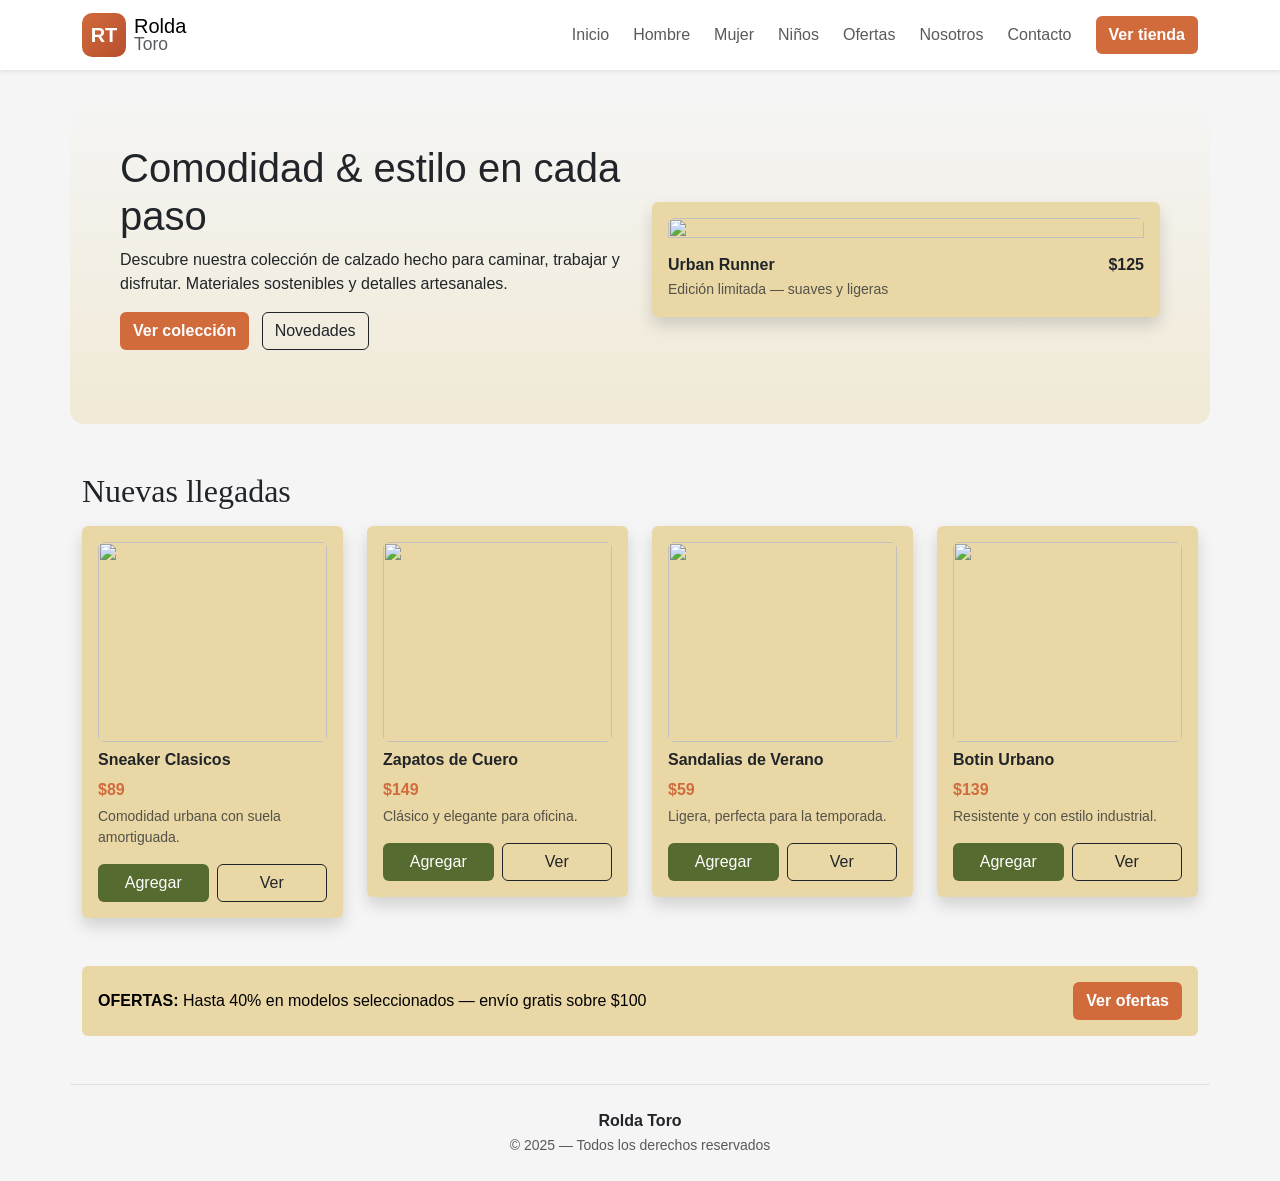
==== index.html @ 46568cb9 "proyecto diseño web" ====
<!doctype html>
<html lang="es">
<head>
  <meta charset="utf-8" />
  <meta name="viewport" content="width=device-width,initial-scale=1" />
  <title>Zapata Urbana — Inicio</title>

  <!-- Bootstrap -->
  <link href="https://cdn.jsdelivr.net/npm/bootstrap@5.3.2/dist/css/bootstrap.min.css" rel="stylesheet">

  <!-- CSS externo -->
  <link rel="stylesheet" href="styles.css">


</head>
<body>

  <!-- NAV -->
  <nav class="navbar navbar-expand-lg bg-white shadow-sm sticky-top">
    <div class="container">
      <a class="navbar-brand d-flex align-items-center gap-2" href="index.html">
        <div class="brand-mark">RT</div>
        <div class="d-flex flex-column lh-1">
          <span class="brand-title">Rolda</span>
          <small class="text-muted">Toro</small>
        </div>
      </a>

      <button class="navbar-toggler" data-bs-toggle="collapse" data-bs-target="#menu">
        <span>☰</span>
      </button>

      <div class="collapse navbar-collapse" id="menu">
        <ul class="navbar-nav ms-auto gap-2">
          <li class="nav-item"><a class="nav-link" href="index.html">Inicio</a></li>
          <li class="nav-item"><a class="nav-link" href="hombre.html">Hombre</a></li>
          <li class="nav-item"><a class="nav-link" href="mujer.html">Mujer</a></li>
          <li class="nav-item"><a class="nav-link" href="ninos.html">Niños</a></li>
          <li class="nav-item"><a class="nav-link" href="ofertas.html">Ofertas</a></li>
          <li class="nav-item"><a class="nav-link" href="nosotros.html">Nosotros</a></li>
          <li class="nav-item"><a class="nav-link" href="contacto.html">Contacto</a></li>
        </ul>

        <a class="btn btn-terracota ms-lg-3" href="index.html">Ver tienda</a>
      </div>
    </div>
  </nav>

  <!-- HERO -->
  <header class="hero container mt-4">
    <div class="row align-items-center">
      <div class="col-lg-6 mb-4">
        <h1 class="hero-title">Comodidad & estilo en cada paso</h1>
        <p>Descubre nuestra colección de calzado hecho para caminar, trabajar y disfrutar. Materiales sostenibles y detalles artesanales.</p>

        <button class="btn btn-terracota me-2">Ver colección</button>
        <button class="btn btn-outline-dark">Novedades</button>
      </div>

      <div class="col-lg-6">
        <div class="hero-card p-3 rounded shadow">
          <img src="https://dhakaonlinebazar.com/wp-content/uploads/2024/10/Frame-44-600x600.png" class="img-fluid rounded mb-2">
          <div class="d-flex justify-content-between">
            <div>
              <div class="fw-bold">Urban Runner</div>
              <small class="text-muted">Edición limitada — suaves y ligeras</small>
            </div>
            <b class="btn-outline-dark">$125</b>
          </div>
        </div>
      </div>
    </div>
  </header>

  <!-- PRODUCTOS -->
  <main class="container mt-5">
    <h2 class="section-title mb-3">Nuevas llegadas</h2>

    <div class="row g-4">

      <!-- Card 1 -->
      <div class="col-md-3">
        <div class="product-card shadow p-3 rounded">
          <img src="https://www.reebok.co.za/cdn/shop/files/PR11207BI18149_100228862_Sneaka_2_0_Classic_Leather_Shoes_SZ4.webp?v=1752072800&width=1080" class="img-fluid rounded mb-2">
          <h6 class="fw-bold">Sneaker Clasicos</h6>
          <div class="text-terracota fw-bold mb-1">$89</div>
          <p class="small text-muted">Comodidad urbana con suela amortiguada.</p>
          <div class="d-flex gap-2">
            <button class="btn btn-olive w-50">Agregar</button>
            <button class="btn btn-outline-dark w-50">Ver</button>
          </div>
        </div>
      </div>

      <!-- Card 2 -->
      <div class="col-md-3">
        <div class="product-card shadow p-3 rounded">
          <img src="https://www.calzadosclubverde.es/modules/ph_simpleblog/featured/137.jpg" class="img-fluid rounded mb-2">
          <h6 class="fw-bold">Zapatos de Cuero</h6>
          <div class="text-terracota fw-bold mb-1">$149</div>
          <p class="small text-muted">Clásico y elegante para oficina.</p>
          <div class="d-flex gap-2">
            <button class="btn btn-olive w-50">Agregar</button>
            <button class="btn btn-outline-dark w-50">Ver</button>
          </div>
        </div>
      </div>

      <!-- Card 3 -->
      <div class="col-md-3">
        <div class="product-card shadow p-3 rounded">
          <img src="https://www.calzadosbenavente.com/blog/wp-content/uploads/2022/06/425.jpg" class="img-fluid rounded mb-2">
          <h6 class="fw-bold">Sandalias de Verano</h6>
          <div class="text-terracota fw-bold mb-1">$59</div>
          <p class="small text-muted">Ligera, perfecta para la temporada.</p>
          <div class="d-flex gap-2">
            <button class="btn btn-olive w-50">Agregar</button>
            <button class="btn btn-outline-dark w-50">Ver</button>
          </div>
        </div>
      </div>

      <!-- Card 4 -->
      <div class="col-md-3">
        <div class="product-card shadow p-3 rounded">
          <img src="https://www.panamajack.es/cdn/shop/articles/BLOG_BOTINES-MUJER_PLANOS_002_2048x.jpg?v=1729843489" class="img-fluid rounded mb-2">
          <h6 class="fw-bold">Botin Urbano</h6>
          <div class="text-terracota fw-bold mb-1">$139</div>
          <p class="small text-muted">Resistente y con estilo industrial.</p>
          <div class="d-flex gap-2">
            <button class="btn btn-olive w-50">Agregar</button>
            <button class="btn btn-outline-dark w-50">Ver</button>
          </div>
        </div>
      </div>

    </div>
  </main>

  <!-- OFERTAS -->
  <section class="container mt-5">
    <div class="offers-bar rounded p-3 d-flex justify-content-between align-items-center">
      <p class="m-0"><b>OFERTAS:</b> Hasta 40% en modelos seleccionados — envío gratis sobre $100</p>
      <a href="ofertas.html" class="btn btn-terracota">Ver ofertas</a>
    </div>
  </section>

  <!-- FOOTER -->
  <footer class="container mt-5 py-4 border-top text-center">
    <div class="fw-bold">Rolda Toro</div>
    <small class="text-muted">© 2025 — Todos los derechos reservados</small>
  </footer>

  <script src="https://cdn.jsdelivr.net/npm/bootstrap@5.3.2/dist/js/bootstrap.bundle.min.js"></script>
</body>
</html>
---- styles.css ----
:root{
  --blanco-humo: #F5F5F5;
  --negro-grafito: #222222;
  --terracota: #D16B3C;
  --beige-claro: #E9D8A6;
  --verde-oliva: #556B2F;
}

/* General */
body{
  background: var(--blanco-humo);
  font-family: Lato, sans-serif;
}

/* Marca */
.brand-mark{
  width:44px;
  height:44px;
  border-radius:10px;
  display:flex;
  align-items:center;
  justify-content:center;
  background: linear-gradient(135deg, var(--terracota), #b74f2d);
  color:#fff;
  font-weight:700;
}

/* Hero */
.hero{
  background: linear-gradient(180deg, rgba(245,245,245,0.6), rgba(233, 216, 166, 0.4)),
              url('https://media.revistagq.com/photos/64ccaef02a2ce6c05ac8fdf9/16:9/w_1920,c_limit/nb.jpg') center/cover;
  padding: 50px;
  border-radius: 14px;
}

/* Cards */
.product-card img{
  width: 100%;
  height: 200px;     /* Ajusta si quieres más grande o más pequeña */
  object-fit: cover;
  object-position: center;
  display: block;
}
.product-card{
  background-color: var(--beige-claro);
}


.text-terracota{ color: var(--terracota); }

/* Buttons */
.btn-terracota{
  background: var(--terracota);
  color:#fff;
  font-weight:700;
}

.btn-terracota:hover{
  filter:brightness(0.9);
}

.btn-olive{
  background: var(--verde-oliva);
  color:#fff;
}

/* Offers */
.offers-bar{
  background: var(--beige-claro);
  color:#000000;
}

/* Hero card */
.hero-card img{
  width: 100%;
  height: 100%;
  object-fit: cover;
  object-position: center;
}
.hero-card{
  background-color: var(--beige-claro) ;
}


/* Page spacing */
.section-title{
  font-family: 'Playfair Display', serif;
}
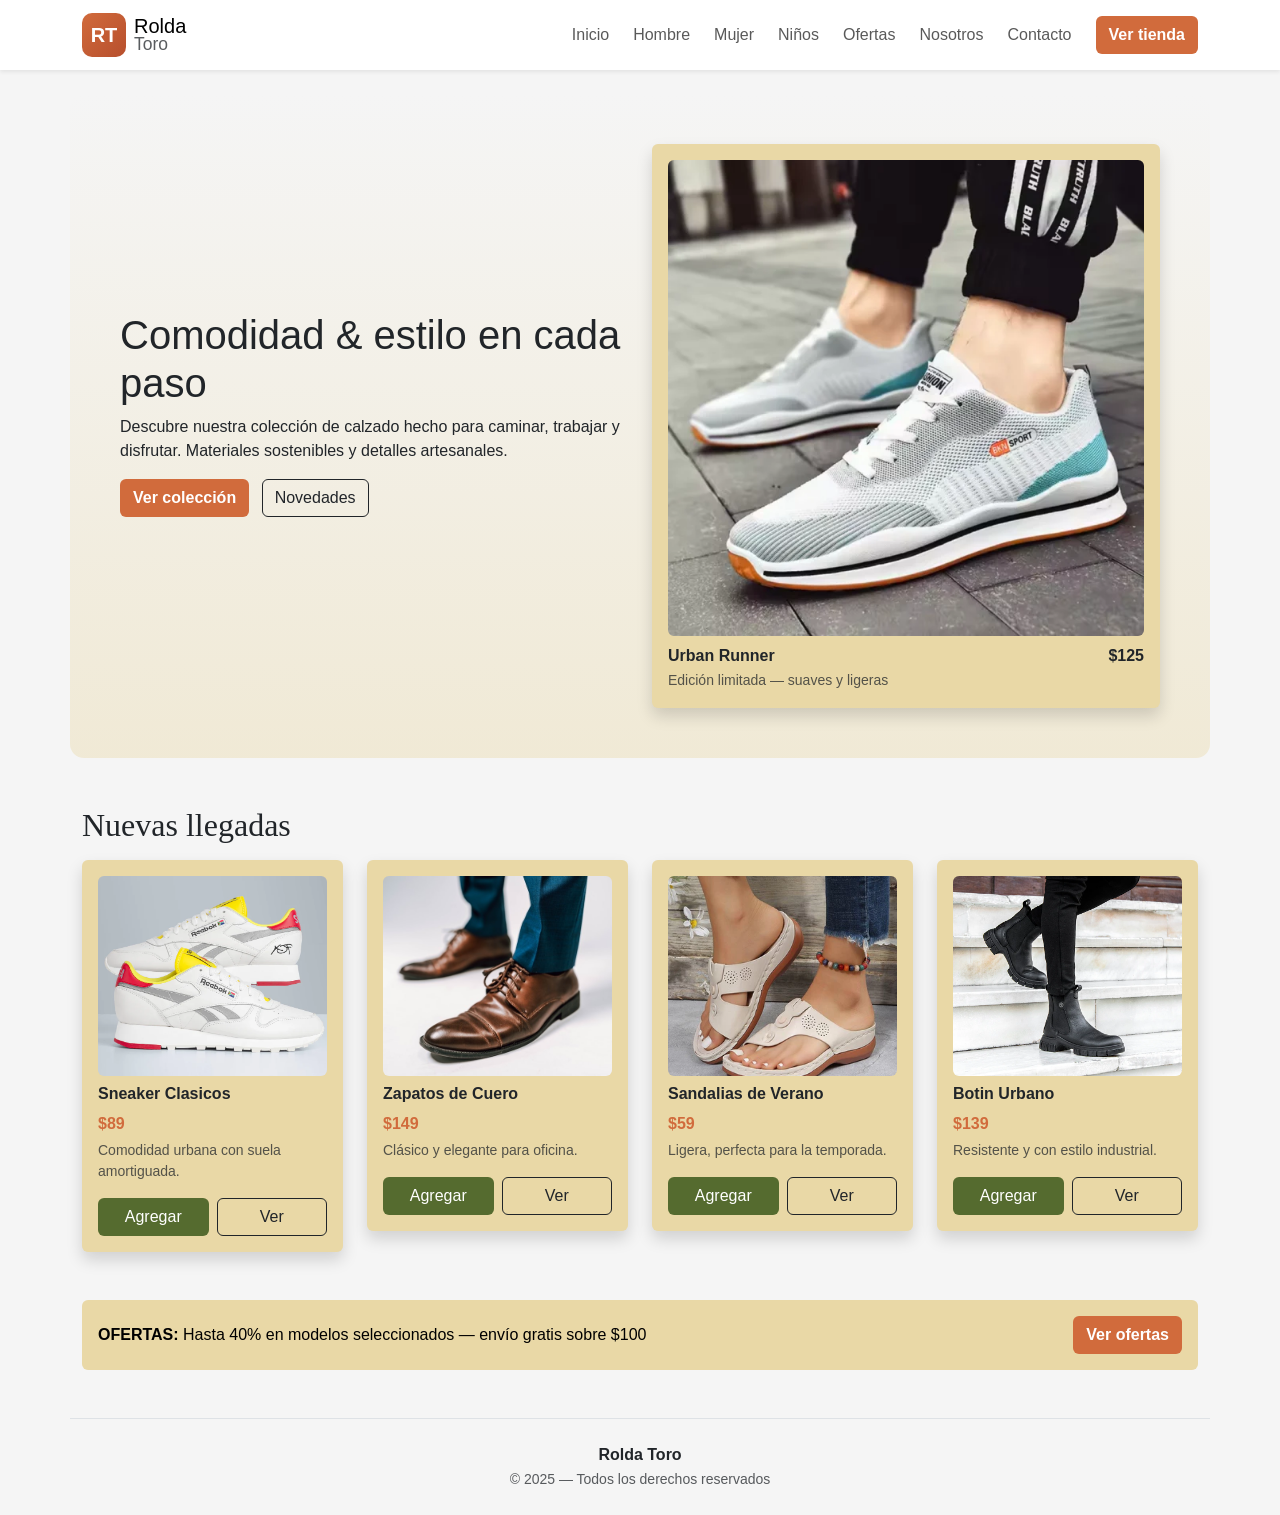
==== commit beb738ad: "proyecto diseño web" ====
--- a/index.html
+++ b/index.html
@@ -59,7 +59,7 @@
 
       <div class="col-lg-6">
         <div class="hero-card p-3 rounded shadow">
-          <img src="https://dhakaonlinebazar.com/wp-content/uploads/2024/10/Frame-44-600x600.png" class="img-fluid rounded mb-2">
+          <img src="img/portada.jpg" class="img-fluid rounded mb-2">
           <div class="d-flex justify-content-between">
             <div>
               <div class="fw-bold">Urban Runner</div>
@@ -81,7 +81,7 @@
       <!-- Card 1 -->
       <div class="col-md-3">
         <div class="product-card shadow p-3 rounded">
-          <img src="https://www.reebok.co.za/cdn/shop/files/PR11207BI18149_100228862_Sneaka_2_0_Classic_Leather_Shoes_SZ4.webp?v=1752072800&width=1080" class="img-fluid rounded mb-2">
+          <img src="img/snakers.jpg" class="img-fluid rounded mb-2">
           <h6 class="fw-bold">Sneaker Clasicos</h6>
           <div class="text-terracota fw-bold mb-1">$89</div>
           <p class="small text-muted">Comodidad urbana con suela amortiguada.</p>
@@ -95,7 +95,7 @@
       <!-- Card 2 -->
       <div class="col-md-3">
         <div class="product-card shadow p-3 rounded">
-          <img src="https://www.calzadosclubverde.es/modules/ph_simpleblog/featured/137.jpg" class="img-fluid rounded mb-2">
+          <img src="img/clasicos.jpg" class="img-fluid rounded mb-2">
           <h6 class="fw-bold">Zapatos de Cuero</h6>
           <div class="text-terracota fw-bold mb-1">$149</div>
           <p class="small text-muted">Clásico y elegante para oficina.</p>
@@ -109,7 +109,7 @@
       <!-- Card 3 -->
       <div class="col-md-3">
         <div class="product-card shadow p-3 rounded">
-          <img src="https://www.calzadosbenavente.com/blog/wp-content/uploads/2022/06/425.jpg" class="img-fluid rounded mb-2">
+          <img src="img/sandalias.jpg" class="img-fluid rounded mb-2">
           <h6 class="fw-bold">Sandalias de Verano</h6>
           <div class="text-terracota fw-bold mb-1">$59</div>
           <p class="small text-muted">Ligera, perfecta para la temporada.</p>
@@ -123,7 +123,7 @@
       <!-- Card 4 -->
       <div class="col-md-3">
         <div class="product-card shadow p-3 rounded">
-          <img src="https://www.panamajack.es/cdn/shop/articles/BLOG_BOTINES-MUJER_PLANOS_002_2048x.jpg?v=1729843489" class="img-fluid rounded mb-2">
+          <img src="img/botin.jpg" class="img-fluid rounded mb-2">
           <h6 class="fw-bold">Botin Urbano</h6>
           <div class="text-terracota fw-bold mb-1">$139</div>
           <p class="small text-muted">Resistente y con estilo industrial.</p>
--- a/styles.css
+++ b/styles.css
@@ -1,3 +1,6 @@
+/* ==============================
+   VARIABLES ROOT (fallback)
+============================== */
 :root{
   --blanco-humo: #F5F5F5;
   --negro-grafito: #222222;
@@ -6,13 +9,26 @@
   --verde-oliva: #556B2F;
 }
 
-/* General */
+/* ==============================
+   RESET/BASE (Mayor compatibilidad)
+============================== */
+*{
+  margin:0;
+  padding:0;
+  box-sizing:border-box;
+}
+
 body{
   background: var(--blanco-humo);
-  font-family: Lato, sans-serif;
+  font-family: 'Lato', Arial, Helvetica, sans-serif;
+}
+h1, h2, h3, h5, h6{
+  font-family: 'lato', Arial, Helvetica, sans-serif;
 }
 
-/* Marca */
+/* ==============================
+   MARCA
+============================== */
 .brand-mark{
   width:44px;
   height:44px;
@@ -20,69 +36,104 @@
   display:flex;
   align-items:center;
   justify-content:center;
-  background: linear-gradient(135deg, var(--terracota), #b74f2d);
+
+  /* Gradients con prefijos */
+  background:
+    -webkit-linear-gradient(135deg, var(--terracota), #b74f2d);
+  background:
+    -moz-linear-gradient(135deg, var(--terracota), #b74f2d);
+  background:
+    linear-gradient(135deg, var(--terracota), #b74f2d);
+
   color:#fff;
   font-weight:700;
 }
 
-/* Hero */
+/* ==============================
+   HERO
+============================== */
 .hero{
-  background: linear-gradient(180deg, rgba(245,245,245,0.6), rgba(233, 216, 166, 0.4)),
-              url('https://media.revistagq.com/photos/64ccaef02a2ce6c05ac8fdf9/16:9/w_1920,c_limit/nb.jpg') center/cover;
+  /* Gradiente con prefijos */
+  background:
+    -webkit-linear-gradient(180deg, rgba(245,245,245,0.6), rgba(233,216,166,0.4)),
+    url('https://media.revistagq.com/photos/64ccaef02a2ce6c05ac8fdf9/16:9/w_1920,c_limit/nb.jpg') center/cover;
+  background:
+    -moz-linear-gradient(180deg, rgba(245,245,245,0.6), rgba(233,216,166,0.4)),
+    url('https://media.revistagq.com/photos/64ccaef02a2ce6c05ac8fdf9/16:9/w_1920,c_limit/nb.jpg') center/cover;
+  background:
+    linear-gradient(180deg, rgba(245,245,245,0.6), rgba(233,216,166,0.4)),
+    url('https://media.revistagq.com/photos/64ccaef02a2ce6c05ac8fdf9/16:9/w_1920,c_limit/nb.jpg') center/cover;
+
   padding: 50px;
   border-radius: 14px;
 }
 
-/* Cards */
+/* ==============================
+   PRODUCT CARDS
+============================== */
 .product-card img{
-  width: 100%;
-  height: 200px;     /* Ajusta si quieres más grande o más pequeña */
-  object-fit: cover;
-  object-position: center;
-  display: block;
-}
-.product-card{
-  background-color: var(--beige-claro);
+  width:100%;
+  height:200px;
+  object-fit:cover;
+  object-position:center;
+  display:block;
 }
 
+.product-card{
+  background-color:var(--beige-claro);
+}
 
-.text-terracota{ color: var(--terracota); }
+/* Texto en terracota */
+.text-terracota{
+  color:var(--terracota);
+}
 
-/* Buttons */
+/* ==============================
+   BOTONES
+============================== */
 .btn-terracota{
-  background: var(--terracota);
+  background:var(--terracota);
   color:#fff;
   font-weight:700;
 }
 
+/* Hover con soporte */
 .btn-terracota:hover{
+  -webkit-filter:brightness(0.9);
+  -moz-filter:brightness(0.9);
   filter:brightness(0.9);
 }
 
 .btn-olive{
-  background: var(--verde-oliva);
+  background:var(--verde-oliva);
   color:#fff;
 }
 
-/* Offers */
+/* ==============================
+   BARRA DE OFERTAS
+============================== */
 .offers-bar{
-  background: var(--beige-claro);
+  background:var(--beige-claro);
   color:#000000;
 }
 
-/* Hero card */
+/* ==============================
+   HERO CARD
+============================== */
 .hero-card img{
-  width: 100%;
-  height: 100%;
-  object-fit: cover;
-  object-position: center;
-}
-.hero-card{
-  background-color: var(--beige-claro) ;
+  width:100%;
+  height:100%;
+  object-fit:cover;
+  object-position:center;
 }
 
+.hero-card{
+  background-color:var(--beige-claro);
+}
 
-/* Page spacing */
+/* ==============================
+   TITULOS
+============================== */
 .section-title{
-  font-family: 'Playfair Display', serif;
-}
+  font-family:'Playfair Display', Georgia, serif;
+}
